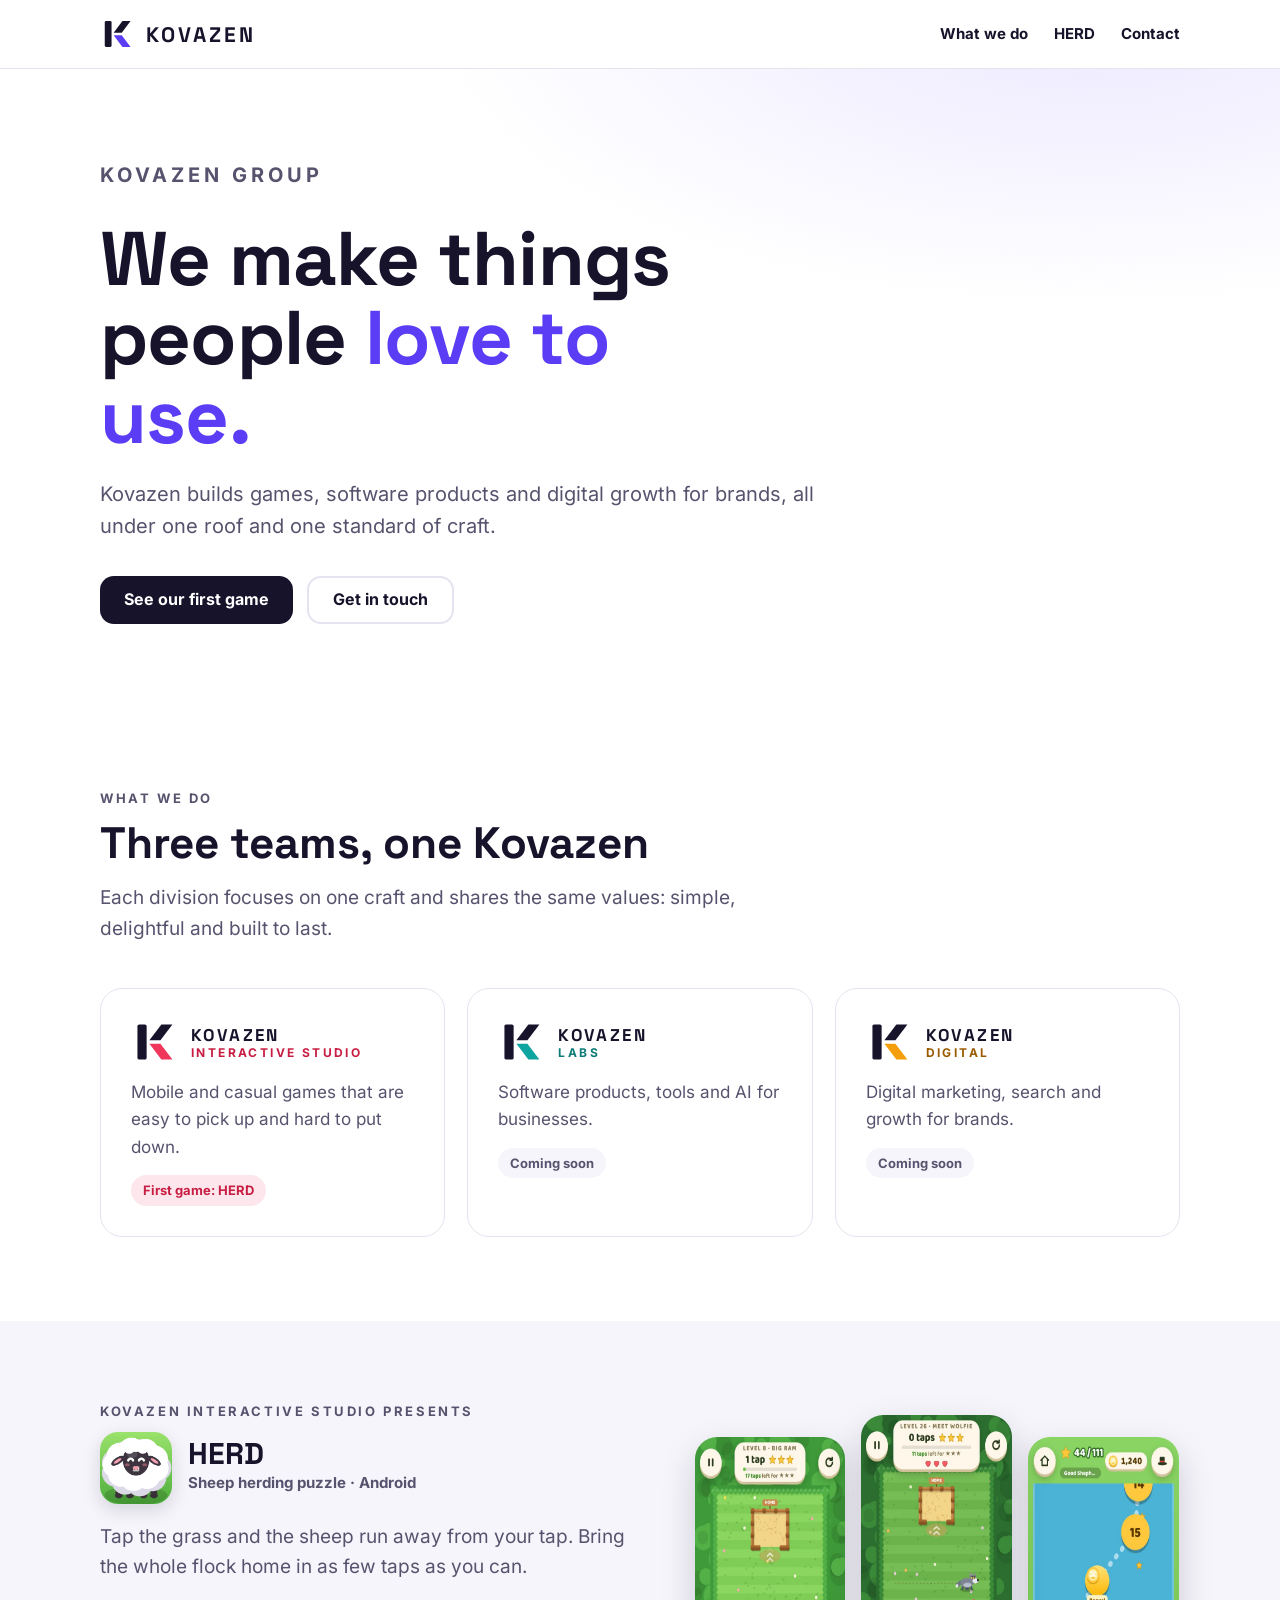
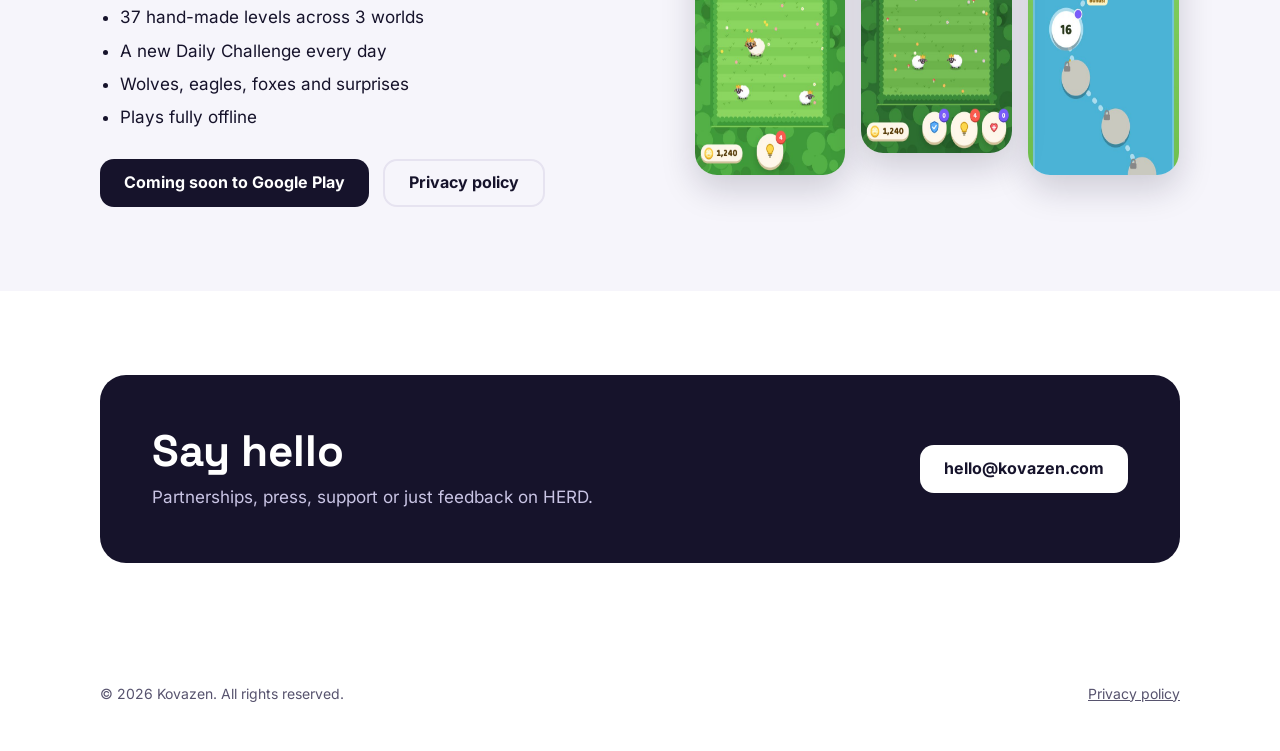
==== index.html @ 77fa7cde "Add files via upload" ====
<!doctype html>
<html lang="en">
<head>
<meta charset="utf-8">
<meta name="viewport" content="width=device-width, initial-scale=1">
<title>Kovazen · Games, products and digital growth</title>
<meta name="description" content="Kovazen is a studio group building games, software products and digital marketing. Home of Kovazen Interactive Studio, makers of HERD.">
<link rel="icon" href="favicon.svg" type="image/svg+xml">
<link rel="apple-touch-icon" href="assets/kovazen-icon.png">
<meta property="og:title" content="Kovazen">
<meta property="og:description" content="Games, products and digital growth. Home of Kovazen Interactive Studio.">
<meta property="og:image" content="https://kovazen.com/assets/kovazen-icon.png">
<link rel="stylesheet" href="assets/site.css">
</head>
<body>
<header>
  <div class="wrap">
    <a class="brand" href="/" aria-label="Kovazen home">
      <svg viewBox="0 0 100 100" aria-hidden="true"><rect x="14" y="12" width="20" height="76" rx="4" fill="#16132B"/><polygon points="40,46 66,12 90,12 64,46" fill="#16132B"/><polygon points="40,54 64,54 90,88 66,88" fill="#5B3DF5"/></svg>
      <b>KOVAZEN</b>
    </a>
    <nav aria-label="Main">
      <a class="hide-sm" href="#divisions">What we do</a>
      <a href="#herd">HERD</a>
      <a href="#contact">Contact</a>
    </nav>
  </div>
</header>

<main>
  <div class="hero">
    <div class="wrap">
      <p class="kicker">Kovazen group</p>
      <h1>We make things people <span>love to use.</span></h1>
      <p>Kovazen builds games, software products and digital growth for brands, all under one roof and one standard of craft.</p>
      <div class="btns">
        <a class="btn primary" href="#herd">See our first game</a>
        <a class="btn ghost" href="#contact">Get in touch</a>
      </div>
    </div>
  </div>

  <section id="divisions">
    <div class="wrap">
      <p class="kicker">What we do</p>
      <h2>Three teams, one Kovazen</h2>
      <p class="lead">Each division focuses on one craft and shares the same values: simple, delightful and built to last.</p>
      <div class="grid3">
        <article class="card">
          <div class="top">
            <svg viewBox="0 0 100 100" aria-hidden="true"><rect x="14" y="12" width="20" height="76" rx="4" fill="#16132B"/><polygon points="40,46 66,12 90,12 64,46" fill="#16132B"/><polygon points="40,54 64,54 90,88 66,88" fill="#F0365A"/></svg>
            <div class="nm"><b>KOVAZEN</b><small style="color:var(--coral-t)">INTERACTIVE STUDIO</small></div>
          </div>
          <p>Mobile and casual games that are easy to pick up and hard to put down.</p>
          <span class="pill live">First game: HERD</span>
        </article>
        <article class="card">
          <div class="top">
            <svg viewBox="0 0 100 100" aria-hidden="true"><rect x="14" y="12" width="20" height="76" rx="4" fill="#16132B"/><polygon points="40,46 66,12 90,12 64,46" fill="#16132B"/><polygon points="40,54 64,54 90,88 66,88" fill="#0EA5A0"/></svg>
            <div class="nm"><b>KOVAZEN</b><small style="color:var(--teal-t)">LABS</small></div>
          </div>
          <p>Software products, tools and AI for businesses.</p>
          <span class="pill">Coming soon</span>
        </article>
        <article class="card">
          <div class="top">
            <svg viewBox="0 0 100 100" aria-hidden="true"><rect x="14" y="12" width="20" height="76" rx="4" fill="#16132B"/><polygon points="40,46 66,12 90,12 64,46" fill="#16132B"/><polygon points="40,54 64,54 90,88 66,88" fill="#F59E0B"/></svg>
            <div class="nm"><b>KOVAZEN</b><small style="color:var(--amber-t)">DIGITAL</small></div>
          </div>
          <p>Digital marketing, search and growth for brands.</p>
          <span class="pill">Coming soon</span>
        </article>
      </div>
    </div>
  </section>

  <section id="herd" class="game">
    <div class="wrap row">
      <div>
        <p class="kicker">Kovazen Interactive Studio presents</p>
        <div class="apptitle">
          <img src="assets/herd-icon.png" alt="HERD app icon" width="72" height="72">
          <div><b>HERD</b><span>Sheep herding puzzle · Android</span></div>
        </div>
        <p class="lead" style="margin-bottom:22px">Tap the grass and the sheep run away from your tap. Bring the whole flock home in as few taps as you can.</p>
        <ul>
          <li>37 hand-made levels across 3 worlds</li>
          <li>A new Daily Challenge every day</li>
          <li>Wolves, eagles, foxes and surprises</li>
          <li>Plays fully offline</li>
        </ul>
        <div class="btns">
          <span class="btn primary" aria-disabled="true">Coming soon to Google Play</span>
          <a class="btn ghost" href="/privacy/">Privacy policy</a>
        </div>
      </div>
      <div class="shots">
        <img src="assets/herd-1.jpg" alt="HERD gameplay: pushing sheep toward the pen" width="190" height="338">
        <img src="assets/herd-2.jpg" alt="HERD level with Wolfie the wolf" width="190" height="338">
        <img src="assets/herd-3.jpg" alt="HERD level map with stars and bonus rounds" width="190" height="338">
      </div>
    </div>
  </section>

  <section id="contact" class="contact">
    <div class="wrap">
      <div class="box">
        <div>
          <h2>Say hello</h2>
          <p>Partnerships, press, support or just feedback on HERD.</p>
        </div>
        <a class="btn primary" href="mailto:hello@kovazen.com">hello@kovazen.com</a>
      </div>
    </div>
  </section>
</main>

<footer>
  <div class="wrap">
    <span>© 2026 Kovazen. All rights reserved.</span>
    <span><a href="/privacy/">Privacy policy</a></span>
  </div>
</footer>
</body>
</html>
---- assets/site.css ----
@font-face{font-family:'Space Grotesk';font-weight:700;font-display:swap;src:url(spacegrotesk-700.woff2) format('woff2')}
@font-face{font-family:'Inter';font-weight:400;font-display:swap;src:url(inter-400.woff2) format('woff2')}
@font-face{font-family:'Inter';font-weight:700;font-display:swap;src:url(inter-700.woff2) format('woff2')}
:root{--ink:#16132B;--muted:#57536E;--mist:#F6F5FB;--line:#E6E3F0;--violet:#5B3DF5;--violet-d:#8B73FF;--coral:#F0365A;--coral-t:#C81E43;--teal:#0EA5A0;--teal-t:#0A7B77;--amber:#F59E0B;--amber-t:#9A5B00;--bg:#FFFFFF}
*{box-sizing:border-box}
html{scroll-behavior:smooth}
body{margin:0;background:var(--bg);color:var(--ink);font:400 17px/1.6 Inter,system-ui,-apple-system,Segoe UI,Roboto,sans-serif;-webkit-font-smoothing:antialiased}
a{color:var(--violet)}a:hover{color:#3F25C9}
.wrap{max-width:1120px;margin:0 auto;padding:0 20px}
/* header */
header{position:sticky;top:0;z-index:5;background:rgba(255,255,255,.92);backdrop-filter:blur(8px);border-bottom:1px solid var(--line)}
header .wrap{display:flex;align-items:center;justify-content:space-between;height:68px}
.brand{display:flex;align-items:center;gap:12px;text-decoration:none;color:var(--ink)}
.brand svg{width:34px;height:34px}
.brand b{font:700 21px/1 'Space Grotesk',sans-serif;letter-spacing:.14em}
nav{display:flex;gap:26px}
nav a{color:var(--ink);text-decoration:none;font-weight:700;font-size:15px}
nav a:hover{color:var(--violet)}
/* hero */
.hero{padding:96px 0 84px;background:radial-gradient(1100px 500px at 85% -10%,#ECE8FF 0,transparent 60%),var(--bg)}
.hero h1{font:700 clamp(40px,7vw,76px)/1.04 'Space Grotesk',sans-serif;margin:0 0 22px;letter-spacing:-.01em;max-width:13ch}
.hero h1 span{color:var(--violet)}
.hero p{font-size:20px;color:var(--muted);max-width:56ch;margin:0 0 34px}
.btns{display:flex;gap:14px;flex-wrap:wrap}
.btn{display:inline-flex;align-items:center;gap:10px;min-height:48px;padding:0 24px;border-radius:14px;font-weight:700;text-decoration:none;font-size:16px}
.btn.primary{background:var(--ink);color:#fff}.btn.primary:hover{background:#2A2550;color:#fff}
.btn.ghost{border:2px solid var(--line);color:var(--ink)}.btn.ghost:hover{border-color:var(--ink);color:var(--ink)}
/* sections */
section{padding:84px 0}
.kicker{font:700 13px/1 Inter,sans-serif;letter-spacing:.2em;text-transform:uppercase;color:var(--muted);margin:0 0 14px}
h2{font:700 clamp(30px,4.5vw,44px)/1.1 'Space Grotesk',sans-serif;margin:0 0 16px}
.lead{color:var(--muted);font-size:19px;max-width:60ch;margin:0 0 44px}
/* divisions */
.grid3{display:grid;grid-template-columns:repeat(3,minmax(0,1fr));gap:22px}
.card{border:1px solid var(--line);border-radius:22px;padding:30px;background:#fff;display:flex;flex-direction:column;gap:14px}
.card .top{display:flex;align-items:center;gap:14px}
.card .top svg{width:46px;height:46px;flex-shrink:0}
.card .nm{display:flex;flex-direction:column;line-height:1.15}
.card .nm b{font:700 17px 'Space Grotesk',sans-serif;letter-spacing:.14em}
.card .nm small{font-weight:700;font-size:12px;letter-spacing:.2em}
.card p{margin:0;color:var(--muted)}
.pill{align-self:flex-start;font-size:13px;font-weight:700;padding:5px 12px;border-radius:30px;background:var(--mist);color:var(--muted)}
.pill.live{background:#FDE7EC;color:var(--coral-t)}
/* game */
.game{background:var(--mist)}
.game .row{display:grid;grid-template-columns:1.05fr .95fr;gap:56px;align-items:center}
.game .apptitle{display:flex;align-items:center;gap:16px;margin-bottom:18px}
.game .apptitle img{width:72px;height:72px;border-radius:18px;box-shadow:0 6px 18px rgba(22,19,43,.15)}
.game .apptitle b{font:700 30px/1 'Space Grotesk',sans-serif;display:block}
.game .apptitle span{color:var(--muted);font-size:15px;font-weight:700}
.game ul{padding-left:20px;margin:0 0 28px;color:var(--ink)}
.game li{margin:6px 0}
.shots{display:flex;gap:16px;justify-content:center}
.shots img{width:31%;max-width:190px;border-radius:22px;box-shadow:0 14px 34px rgba(22,19,43,.18)}
.shots img:nth-child(2){transform:translateY(-22px)}
/* contact */
.contact .box{border-radius:26px;background:var(--ink);color:#fff;padding:52px;display:flex;justify-content:space-between;align-items:center;gap:30px;flex-wrap:wrap}
.contact h2{color:#fff;margin:0 0 8px}
.contact p{margin:0;color:#C9C4E4}
.contact .btn.primary{background:#fff;color:var(--ink)}.contact .btn.primary:hover{background:#ECE8FF}
footer{padding:36px 0 46px;color:var(--muted);font-size:14px}
footer .wrap{display:flex;justify-content:space-between;gap:16px;flex-wrap:wrap}
footer a{color:var(--muted)}
/* legal page */
.legal{max-width:760px;padding:56px 20px 80px;margin:0 auto}
.legal h1{font:700 40px/1.1 'Space Grotesk',sans-serif;margin:0 0 8px}
.legal h2{font-size:22px;margin:34px 0 8px}
.legal .muted{color:var(--muted);font-size:15px}
.legal ul{padding-left:22px}
@media (max-width:860px){
  .grid3{grid-template-columns:1fr}
  .game .row{grid-template-columns:1fr;gap:40px}
  nav{gap:16px}nav a.hide-sm{display:none}
  .hero{padding:64px 0 60px}section{padding:64px 0}
  .contact .box{padding:34px 26px}
}
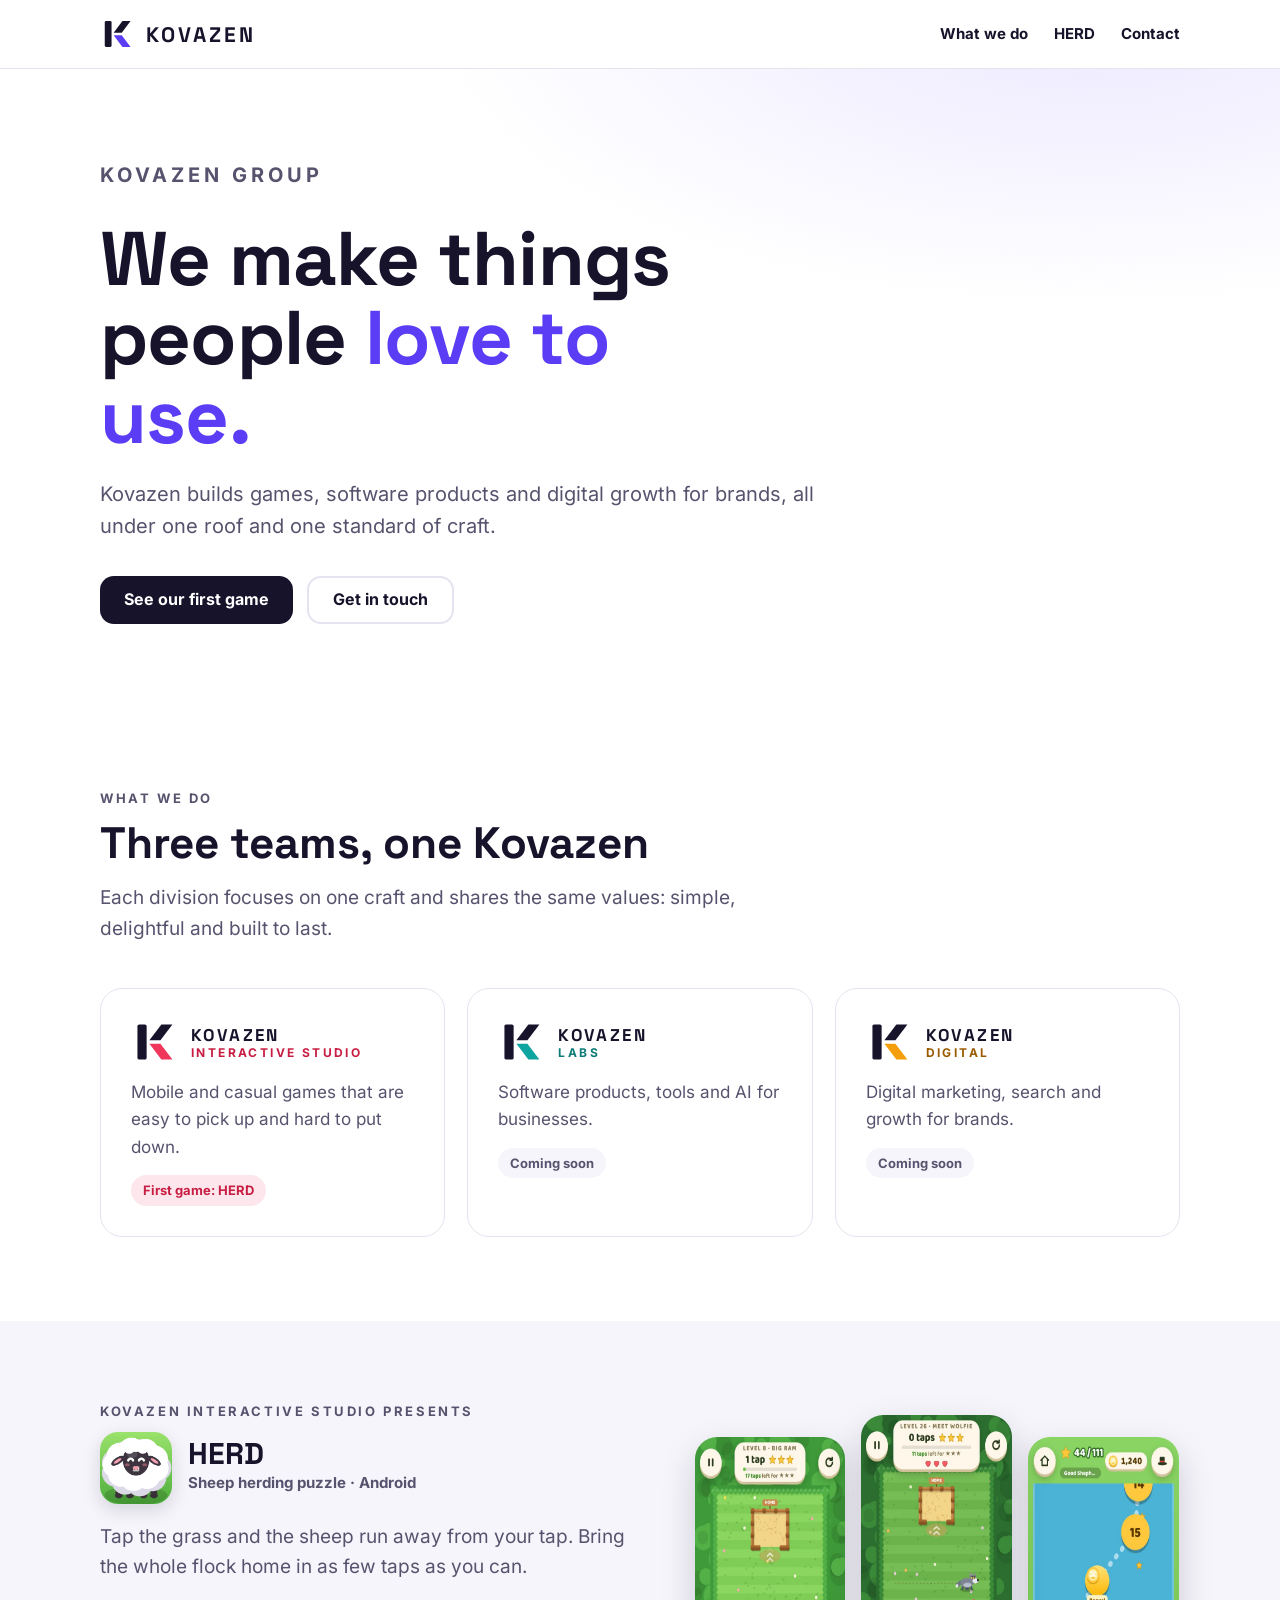
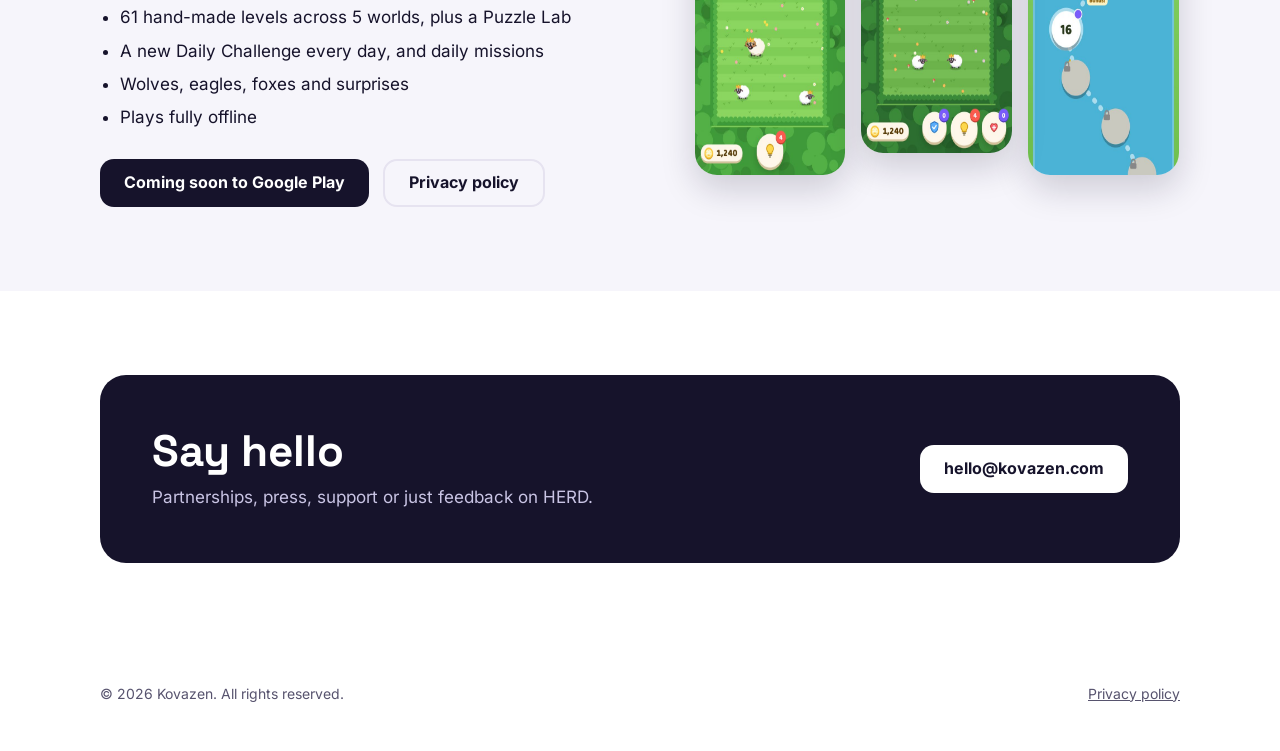
==== commit dece044d: "Add files via upload" ====
--- a/index.html
+++ b/index.html
@@ -84,8 +84,8 @@
         </div>
         <p class="lead" style="margin-bottom:22px">Tap the grass and the sheep run away from your tap. Bring the whole flock home in as few taps as you can.</p>
         <ul>
-          <li>37 hand-made levels across 3 worlds</li>
-          <li>A new Daily Challenge every day</li>
+          <li>61 hand-made levels across 5 worlds, plus a Puzzle Lab</li>
+          <li>A new Daily Challenge every day, and daily missions</li>
           <li>Wolves, eagles, foxes and surprises</li>
           <li>Plays fully offline</li>
         </ul>
--- a/assets/site.css
+++ b/assets/site.css
@@ -74,3 +74,4 @@
   .hero{padding:64px 0 60px}section{padding:64px 0}
   .contact .box{padding:34px 26px}
 }
+.legal h3{font:700 19px/1.3 "Space Grotesk",sans-serif;margin:24px 0 6px;padding:14px 16px;background:var(--mist);border-left:4px solid var(--coral);border-radius:8px}
